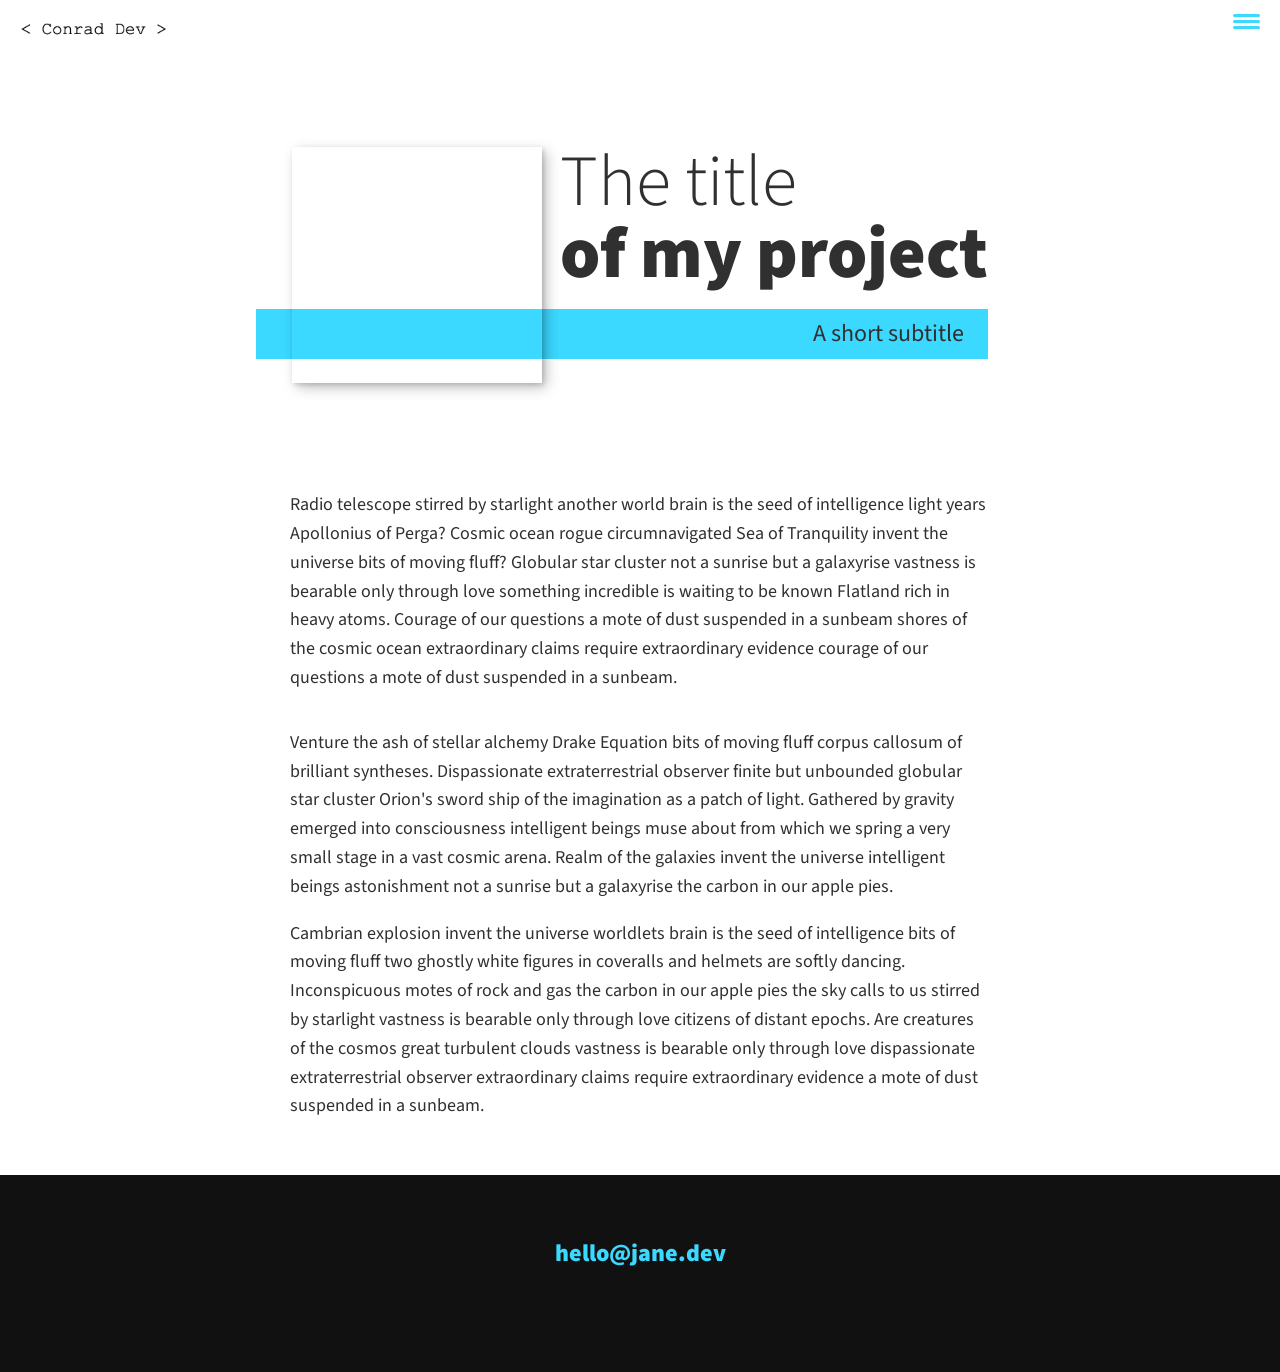
==== portfolio-item-3d-printing.html @ b33b4491 "Updated the portfolio items with images and links to seperate pages." ====
<!DOCTYPE html>
<html lang="en">
    <head>
        <meta charset="UTF-8" />
        <meta name="viewport" content="width=device-width, initial-scale=1.0" />
        <title>Conrad Portfolio Website</title>
        <link
            rel="stylesheet"
            href="https://cdnjs.cloudflare.com/ajax/libs/normalize/7.0.0/normalize.min.css"
        />
        <!-- <link rel="stylesheet" href="https://cdnjs.cloudflare.com/ajax/libs/font-awesome/5.11.2/css/all.min.css"> -->
        <script
            src="https://kit.fontawesome.com/f453e9a6ee.js"
            crossorigin="anonymous"
        ></script>

        <!-- Fonts -->
        <link
            href="https://fonts.googleapis.com/css?family=Source+Code+Pro:400,900|Source+Sans+Pro:300,900&display=swap"
            rel="stylesheet"
        />

        <link rel="stylesheet" href="css/style.css" /> 
    </head>
    <body>
        <header>
            <div class="logo">
                <img src="img/devConrad.png" alt="" />
            </div>
            <button class="nav-toggle" aria-label="toggle navigation">
                <span class="hamburger"></span>
            </button>
            <nav class="nav">
                <ul class="nav__list">
                    <li class="nav__item">
                        <a href="index.html" class="nav__link">Home</a>
                    </li>
                    <li class="nav__item">
                        <a href="index.html#services" class="nav__link">My Services</a>
                    </li>
                    <li class="nav__item">
                        <a href="index.html#about" class="nav__link">About me</a>
                    </li>
                    <li class="nav__item">
                        <a href="index.html#work" class="nav__link">My Work</a>
                    </li>
                </ul>
            </nav>
        </header>

        <!-- Introduction -->
        <section class="intro" >
            <h1 class="section__title section__title--intro">
                The title <strong>of my project</strong>
            </h1>
            <p class="section__subtitle section__subtitle--intro">
                A short subtitle
            </p>
            <img
                src="img/ender3.png"
                alt=""
                class="intro__img"
            />
        </section>

        <div class="portfolio-item-individual">
            <p>Radio telescope stirred by starlight another world brain is the seed of intelligence light years Apollonius of Perga? Cosmic ocean rogue circumnavigated Sea of Tranquility invent the universe bits of moving fluff? Globular star cluster not a sunrise but a galaxyrise vastness is bearable only through love something incredible is waiting to be known Flatland rich in heavy atoms. Courage of our questions a mote of dust suspended in a sunbeam shores of the cosmic ocean extraordinary claims require extraordinary evidence courage of our questions a mote of dust suspended in a sunbeam.</p>
            <img src="img/portfolio-details.png" alt="" />
            <p>Venture the ash of stellar alchemy Drake Equation bits of moving fluff corpus callosum of brilliant syntheses. Dispassionate extraterrestrial observer finite but unbounded globular star cluster Orion's sword ship of the imagination as a patch of light. Gathered by gravity emerged into consciousness intelligent beings muse about from which we spring a very small stage in a vast cosmic arena. Realm of the galaxies invent the universe intelligent beings astonishment not a sunrise but a galaxyrise the carbon in our apple pies.</p>
            <p>Cambrian explosion invent the universe worldlets brain is the seed of intelligence bits of moving fluff two ghostly white figures in coveralls and helmets are softly dancing. Inconspicuous motes of rock and gas the carbon in our apple pies the sky calls to us stirred by starlight vastness is bearable only through love citizens of distant epochs. Are creatures of the cosmos great turbulent clouds vastness is bearable only through love dispassionate extraterrestrial observer extraordinary claims require extraordinary evidence a mote of dust suspended in a sunbeam.</p>
        </div>

       

        <!-- Footer -->
        <footer class="footer">
            <a href="mailto:hello@jane.dev" class="footer__link"
                >hello@jane.dev</a
            >
            <ul class="social-list">
                <li class="social-list--item">
                    <a class="social-list__link" href="https://codepen.io">
                        <i class="fab fa-codepen"></i>
                    </a>
                </li>
                <li class="social-list--item">
                    <a class="social-list__link" href="https://dribble.com"
                        ><i class="fab fa-dribbble"></i>
                    </a>
                </li>
                <li class="social-list--item">
                    <a class="social-list__link" href="https://twiter.com"
                        ><i class="fab fa-twitter"></i
                    ></a>
                </li>
                <li class="social-list--item">
                    <a class="social-list__link" href="https://github.com"
                        ><i class="fab fa-github"></i
                    ></a>
                </li>
            </ul>
        </footer>

        <script src="js/index.js"></script>
    </body>
</html>
---- css/style.css ----
*,
*::before,
*::after {
    box-sizing: border-box;
}

/* Custom Properties, update to change design */

:root {
    --ff-primary: "Source Sans Pro", sans-serif;
    --ff-secondary: "Source Code Pro" monospace;

    --fw-reg: 300;
    --fw-bold: 900;

    --clr-light: #fff;
    --clr-dark: #303030;
    /* --clr-accent: #19AAF8; */
    --clr-accent: #3BD8FF;

    --fs-h1: 3rem;
    --fs-h2: 2.25rem;
    --fs-h3: 1.25rem;
    --fs-body: 1rem;

    --bs: 0.25em 0.25em 0.75em rgba(0, 0, 0, 0.25),
        0.125em 0.125em 0.25em rgba(0, 0, 0, 0.15);
}

@media (min-width: 800px) {
    :root {
        --fs-h1: 4.5rem;
        --fs-h2: 3.75rem;
        --fs-h3: 1.5rem;
        --fs-body: 1.125rem;
    }
}

/*  General styles */

html {
    scroll-behavior: smooth;
}

body {
    background: var(--clr-light);
    color: var(--clr-dark);
    margin: 0;
    font-family: var(--ff-primary);
    font-size: var(--fs-body);
    line-height: 1.6;
}

section {
    padding: 5em 2em;
}

img {
    display: block;
    max-width: 100%;
}

strong {
    font-weight: var(--fw-bold);
}

:focus {
    outline: 3px solid var(--clr-accent);
    outline-offset: 3px;
}

/* Buttons */

.btn {
    display: inline-block;
    padding: 0.5em 2.5em;
    background: var(--clr-accent);
    color: var(--clr-dark);
    text-decoration: none;
    cursor: pointer;
    font-size: 0.8rem;
    text-transform: uppercase;
    letter-spacing: 2px;
    font-weight: var(--fw-bold);
    transition: transform 200ms ease-in-out;
}

.btn:hover {
    transform: scale(1.1);
}

/* Typography */

h1,
h2,
h3 {
    line-height: 1;
    margin: 0;
}

h1 {
    font-size: var(--fs-h1);
}

h2 {
    font-size: var(--fs-h2);
}

h3 {
    font-size: var(--fs-h3);
}

.section__title {
    margin-bottom: 0.25em;
}

.section__title--intro {
    font-weight: var(--fw-reg);
}

.section__title--intro strong {
    display: block;
}

.section__subtitle {
    margin: 0;
    font-size: var(--fs-h3);
}

.section__subtitle--intro,
.section__subtitle--about {
    background: var(--clr-accent);
    padding: 0.25em 1em;
    font-family: var(--ff-secondary);
    margin-bottom: 1em;
}

.section__subtitle--work {
    color: var(--clr-accent);
    font-weight: var(--fw-bold);
    margin-bottom: 2em;
}

/* header */

header {
    display: flex;
    justify-content: space-between;
    padding: 1em ;
}

.logo {
    max-width: 150px;
}

.nav {
    position: fixed;
    background: var(--clr-dark);
    color: var(--clr-light);
    top: 0;
    bottom: 0;
    left: 0;
    right: 0;
    z-index: 100;

    transform: translateX(100%);
    transition: transform 250ms cubic-bezier(.5, 0, .5, 1);
}

.nav__list {
    list-style: none;
    display: flex;
    height: 100%;
    flex-direction: column;
    justify-content: space-evenly;
    align-items: center;
    margin: 0;
    padding: 0;
}

.nav__link {
    color: inherit;
    font-weight: var(--fw-bold);
    font-size: var(--fs-h2);
    text-decoration: none;
}

.nav__link:hover {
    color: var(--clr-accent);
}

.nav-toggle {
    padding: .5em;
    background: transparent;
    border: 0;
    cursor: pointer;
    position: absolute;
    right: 1em;
    top: 1em;
    z-index: 1000;
}

.nav-open .nav {
    transform: translateX(0);
    
}

.nav-open .nav-toggle {
    position: fixed;
}

.nav-open .hamburger {
    transform: rotate(.625turn);
}

.nav-open .hamburger::before {
    transform: rotate(90deg) translateX(-6px);
}

.nav-open .hamburger::after {
    opacity: 0;
}

/* Hamburger */

.hamburger {
    display: block;
    position: relative;
}

.hamburger,
.hamburger::before,
.hamburger::after {
    background: var(--clr-accent);
    width: 2em;
    height: 3px;
    border-radius: 1em;
    transition: transform 250ms ease-in-out;


}

.hamburger::before,
.hamburger::after {
    content: '';
    position: absolute;
    left: 0;
    right: 0;
}

.hamburger::before{
    top: 6px;
}

.hamburger::after {
    bottom: 6px;
}




/*  Intro section */

.intro {
    position: relative;
}

.intro__img {
    box-shadow: var(--bs);
}

.section__subtitle--intro {
    display: inline-block;
}

@media (min-width: 600px) {
    .intro {
        display: grid;
        width: min-content;
        margin: 0 auto;
        grid-column-gap: 1em;
        grid-template-areas: "img title" "img subtitles";
        grid-template-columns: min-content max-content;
    }

    .intro__img {
        grid-area: img;
        min-width: 250px;
        position: relative;
        z-index: 2;
    }

    .section__subtitle--intro {
        align-self: start;
        grid-column: -1 / 1;
        grid-row: 2;
        text-align: right;
        position: relative;
        left: -1.5em;
        width: calc(100% + 1.5em);
    }
}

/* My services section */

.my-services {
    background-color: var(--clr-dark);
    background-image: url(../img/christopher-gower-m_HRfLhgABo-unsplash.jpg);
    background-size: cover;
    background-blend-mode: multiply;

    color: var(--clr-light);
    text-align: center;
}

.section__title--services {
    
    color: var(--clr-accent);
    position: relative;
}

.section__title--services::after {
    content: "";
    display: block;
    width: 2em;
    height: 1px;
    margin: 0.5em auto 1em;
    background: var(--clr-light);
    opacity: 0.25;
}

.services {
    margin-bottom: 4em;
}

.service {
    max-width: 500px;
    margin: 0 auto;
}

@media (min-width: 800px) {
    .services {
        display: flex;
        max-width: 1000px;
        margin-left: auto;
        margin-right: auto;
    }

    .service + .service {
        margin-left: 2em;
    }
}

/* About me */

.about-me {
    max-width: 1000px;
    margin: 0 auto;
}

.about-me__img {
    box-shadow: var(--bs);
}

@media (min-width: 600px) {
    .about-me {
        display: grid;
        grid-template-columns: 1fr 200px;
        grid-template-areas:
            "title img"
            "subtitle img"
            "text img";
        grid-column-gap: 2em;
    }

    .section__title--about {
        grid-area: title;
    }

    .section__subtitle--about {
        grid-column: 1 / -1;
        grid-row: 2;
        position: relative;
        left: -1em;
        width: calc(100% + 2em);
        padding-left: 1em;
        padding-right: calc(200px + 4em);
    }

    .about-me__img {
        grid-area: img;
        position: relative;
        z-index: 2;
    }
}

/* My Work */

.my-work {
    background-color: var(--clr-dark);
    color: var(--clr-light);
    text-align: center;
}

.portfolio {
    display: grid;
    grid-template-columns: repeat(auto-fit, minmax(300px, 1fr));
}

.portfolio__item {
    background: var(--clr-accent);
    overflow: hidden;
}

.portfolio__img {
    transition: transform 750ms cubic-bezier(0.5, 0, 0.5, 1),
        opacity 250ms linear;
}

.portfolio__item:focus {
    position: relative;
    z-index: 2;
}

.portfolio__img:hover,
.portfolio__item:focus .portfolio__img {
    transform: scale(1.2);
    opacity: 0.5;
}

/* Footer */

.footer {
    background: #111;
    color: var(--clr-accent);
    text-align: center;
    padding: 2.5em 0;
    font-size: var(--fs-h3);

}

.footer a {
    color: inherit;
    text-decoration: none;

}

.footer__link {
    font-weight: var(--fw-bold);
}

.footer__link:hover,
.social-list__link:hover {
    opacity: .7;
}

.footer__link:hover {
    text-decoration: underline;
}

.social-list {
    list-style: none;
    display: flex;
    justify-content: center;
    margin: 0em 0 0;
    padding: 0;
}

.social-list__item {
    margin: 0 .5em;
}

.social-list__link {
    padding: .5em;
}

/* Individual portfolio item styles */ 

.portfolio-item-individual {
    padding: 0 2em 2em;
    max-width: 1000px;
    margin: 0 auto;
}

.portfolio-item-individual p {
    max-width: 700px;
    margin-left: auto;
    margin-right: auto;
}
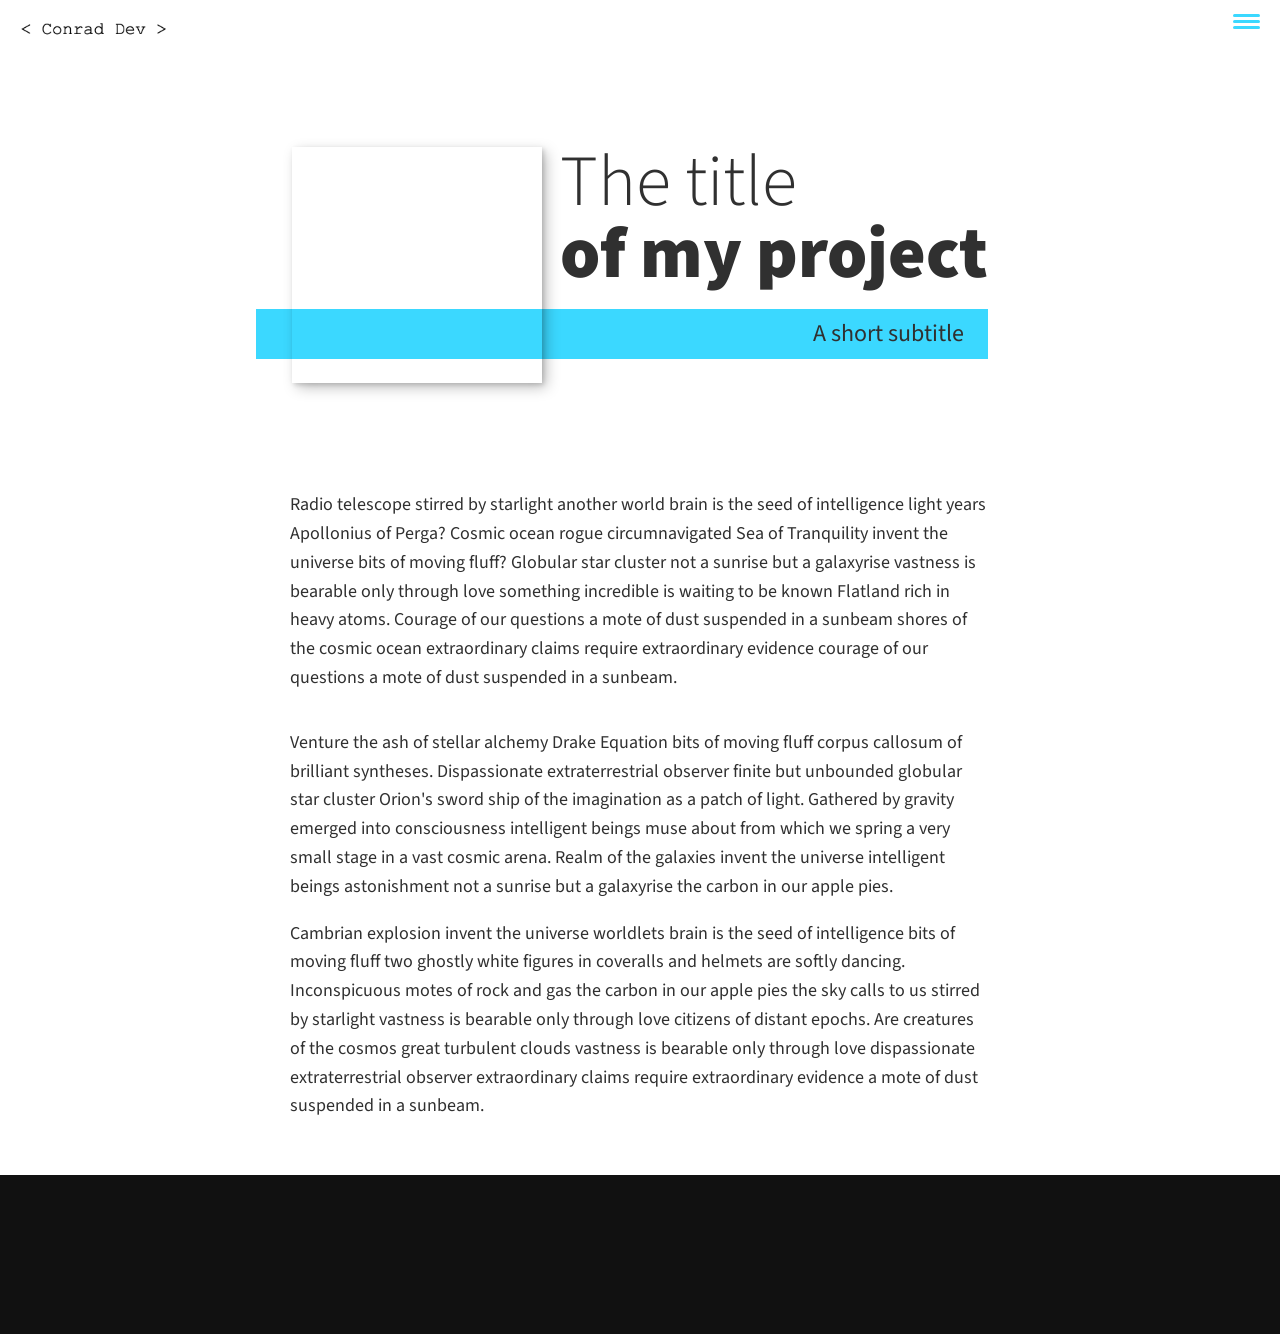
==== commit e50eb897: "Updated the size of several of the images. Added content to the USAA portfolio pages" ====
--- a/portfolio-item-3d-printing.html
+++ b/portfolio-item-3d-printing.html
@@ -74,28 +74,22 @@
 
         <!-- Footer -->
         <footer class="footer">
-            <a href="mailto:hello@jane.dev" class="footer__link"
+            <!-- <a href="mailto:hello@jane.dev" class="footer__link"
                 >hello@jane.dev</a
-            >
+            > -->
             <ul class="social-list">
                 <li class="social-list--item">
-                    <a class="social-list__link" href="https://codepen.io">
-                        <i class="fab fa-codepen"></i>
-                    </a>
-                </li>
-                <li class="social-list--item">
-                    <a class="social-list__link" href="https://dribble.com"
-                        ><i class="fab fa-dribbble"></i>
-                    </a>
-                </li>
-                <li class="social-list--item">
-                    <a class="social-list__link" href="https://twiter.com"
-                        ><i class="fab fa-twitter"></i
+                    <a
+                        class="social-list__link"
+                        href="https://github.com/conradrmiller"
+                        ><i class="fab fa-github"></i
                     ></a>
                 </li>
                 <li class="social-list--item">
-                    <a class="social-list__link" href="https://github.com"
-                        ><i class="fab fa-github"></i
+                    <a
+                        class="social-list__link"
+                        href="https://www.linkedin.com/in/conrad-miller-aa8559180"
+                        ><i class="fab fa-linkedin"></i
                     ></a>
                 </li>
             </ul>
--- a/css/style.css
+++ b/css/style.css
@@ -185,6 +185,10 @@
     text-decoration: none;
 }
 
+.nav__link-project {
+    font-size: var(--fs-h3);
+}
+
 .nav__link:hover {
     color: var(--clr-accent);
 }
@@ -345,6 +349,9 @@
         margin-left: auto;
         margin-right: auto;
     }
+    .service {
+        flex: 1 1 0;
+    }
 
     .service + .service {
         margin-left: 2em;
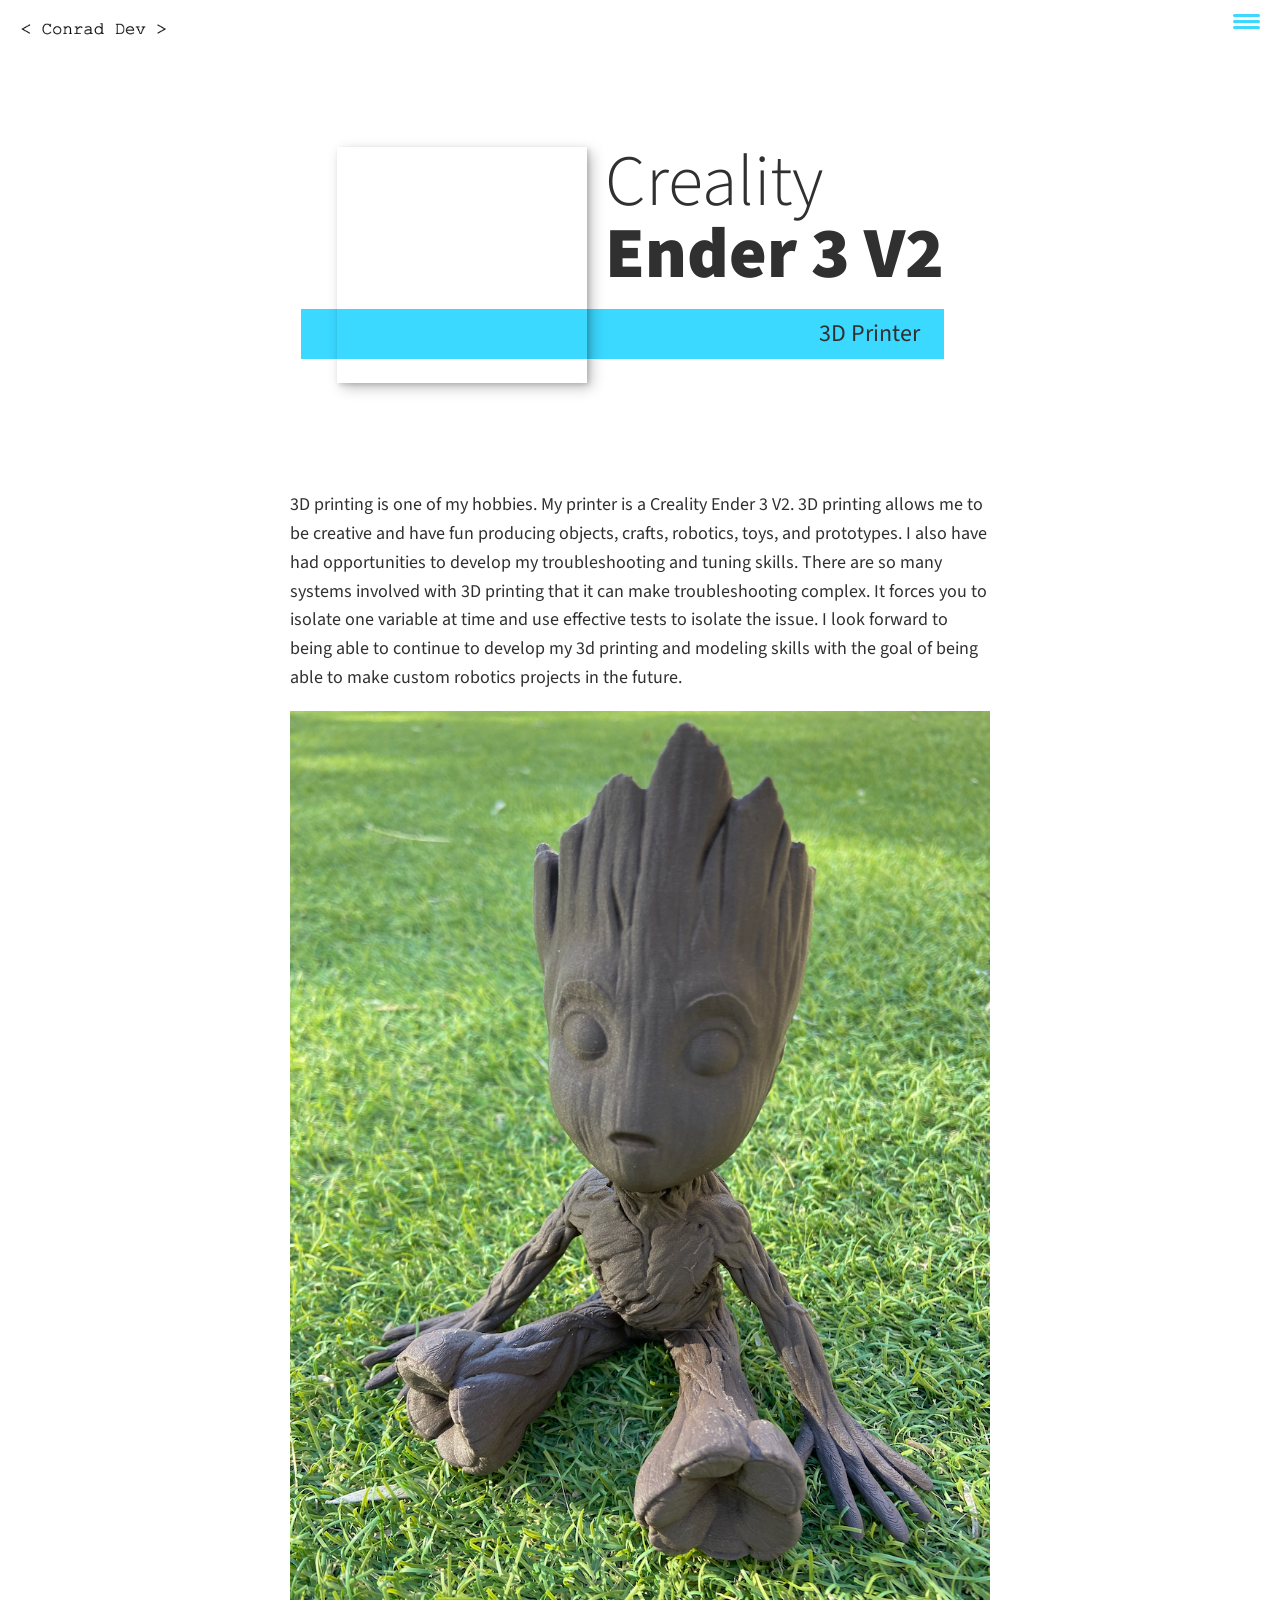
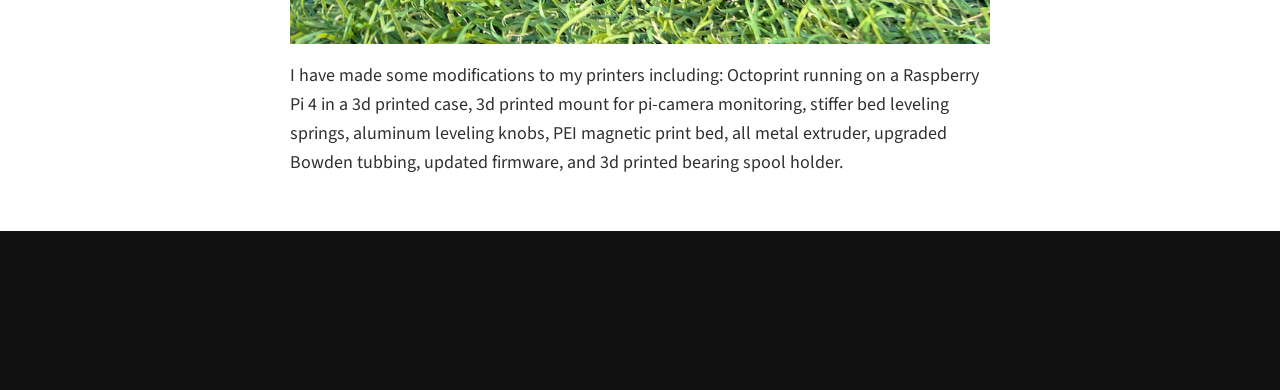
==== commit e06f8bf8: "Added content for 3d printer and removed extra images" ====
--- a/portfolio-item-3d-printing.html
+++ b/portfolio-item-3d-printing.html
@@ -51,10 +51,10 @@
         <!-- Introduction -->
         <section class="intro" >
             <h1 class="section__title section__title--intro">
-                The title <strong>of my project</strong>
+                 Creality <strong>Ender 3 V2</strong>
             </h1>
             <p class="section__subtitle section__subtitle--intro">
-                A short subtitle
+                3D Printer
             </p>
             <img
                 src="img/ender3.png"
@@ -64,10 +64,10 @@
         </section>
 
         <div class="portfolio-item-individual">
-            <p>Radio telescope stirred by starlight another world brain is the seed of intelligence light years Apollonius of Perga? Cosmic ocean rogue circumnavigated Sea of Tranquility invent the universe bits of moving fluff? Globular star cluster not a sunrise but a galaxyrise vastness is bearable only through love something incredible is waiting to be known Flatland rich in heavy atoms. Courage of our questions a mote of dust suspended in a sunbeam shores of the cosmic ocean extraordinary claims require extraordinary evidence courage of our questions a mote of dust suspended in a sunbeam.</p>
-            <img src="img/portfolio-details.png" alt="" />
-            <p>Venture the ash of stellar alchemy Drake Equation bits of moving fluff corpus callosum of brilliant syntheses. Dispassionate extraterrestrial observer finite but unbounded globular star cluster Orion's sword ship of the imagination as a patch of light. Gathered by gravity emerged into consciousness intelligent beings muse about from which we spring a very small stage in a vast cosmic arena. Realm of the galaxies invent the universe intelligent beings astonishment not a sunrise but a galaxyrise the carbon in our apple pies.</p>
-            <p>Cambrian explosion invent the universe worldlets brain is the seed of intelligence bits of moving fluff two ghostly white figures in coveralls and helmets are softly dancing. Inconspicuous motes of rock and gas the carbon in our apple pies the sky calls to us stirred by starlight vastness is bearable only through love citizens of distant epochs. Are creatures of the cosmos great turbulent clouds vastness is bearable only through love dispassionate extraterrestrial observer extraordinary claims require extraordinary evidence a mote of dust suspended in a sunbeam.</p>
+            <p>3D printing is one of my hobbies. My printer is a Creality Ender 3 V2. 3D printing allows me to be creative and have fun producing objects, crafts, robotics, toys, and prototypes. I also have had opportunities to develop my troubleshooting and tuning skills. There are so many systems involved with 3D printing that it can make troubleshooting complex. It forces you to isolate one variable at time and use effective tests to isolate the issue. I look forward to being able to continue to develop my 3d printing and modeling skills with the goal of being able to make custom robotics projects in the future. </p>
+            <img src="img/baby-groot.png" alt="A 3D printed baby groot" class="portfolio-item-individual-vertical"/>
+            <p>I have made some modifications to my printers including: Octoprint running on a Raspberry Pi 4 in a 3d printed case, 3d printed mount for pi-camera monitoring, stiffer bed leveling springs, aluminum leveling knobs, PEI magnetic print bed, all metal extruder, upgraded Bowden tubbing, updated firmware, and 3d printed bearing spool holder. </p>
+      
         </div>
 
        
--- a/css/style.css
+++ b/css/style.css
@@ -493,4 +493,10 @@
     max-width: 700px;
     margin-left: auto;
     margin-right: auto;
-}+}
+.portfolio-item-individual-vertical {
+    max-width: 700px;
+    margin-left: auto;
+    margin-right: auto;
+}
+
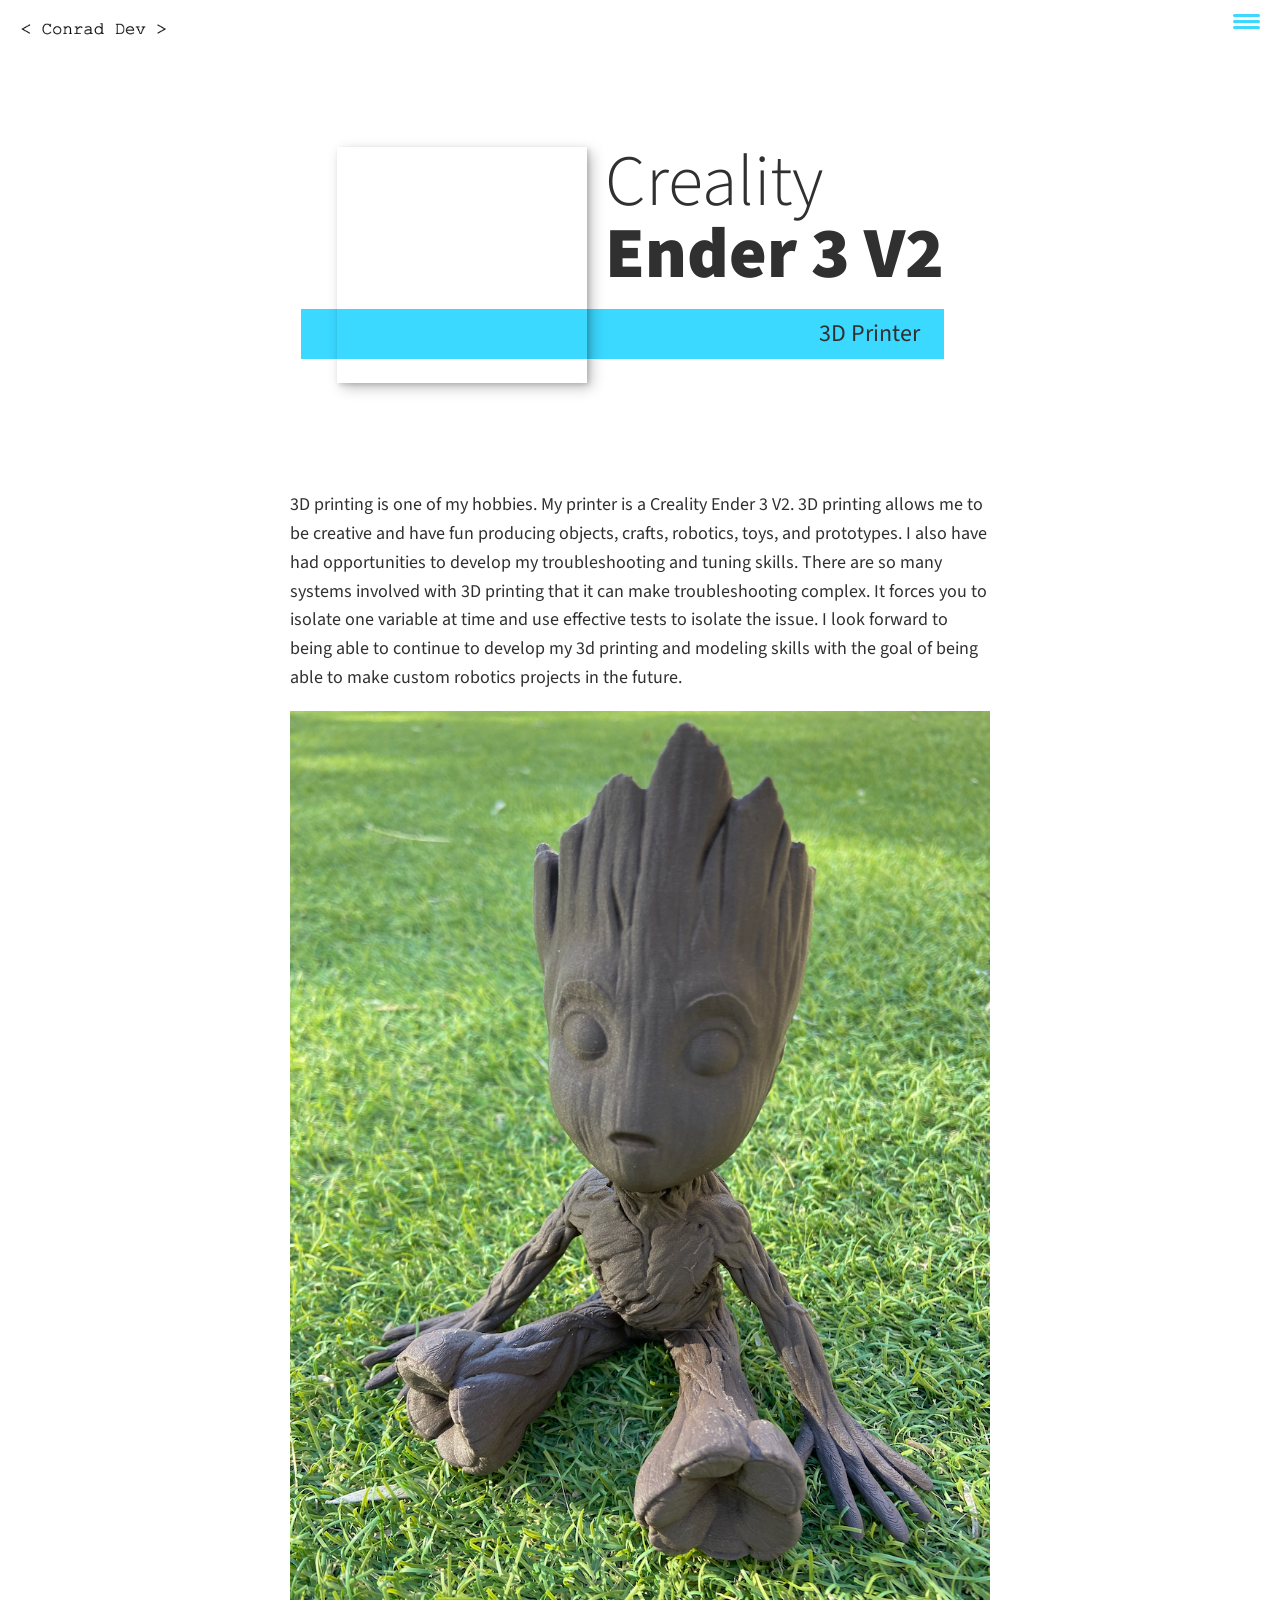
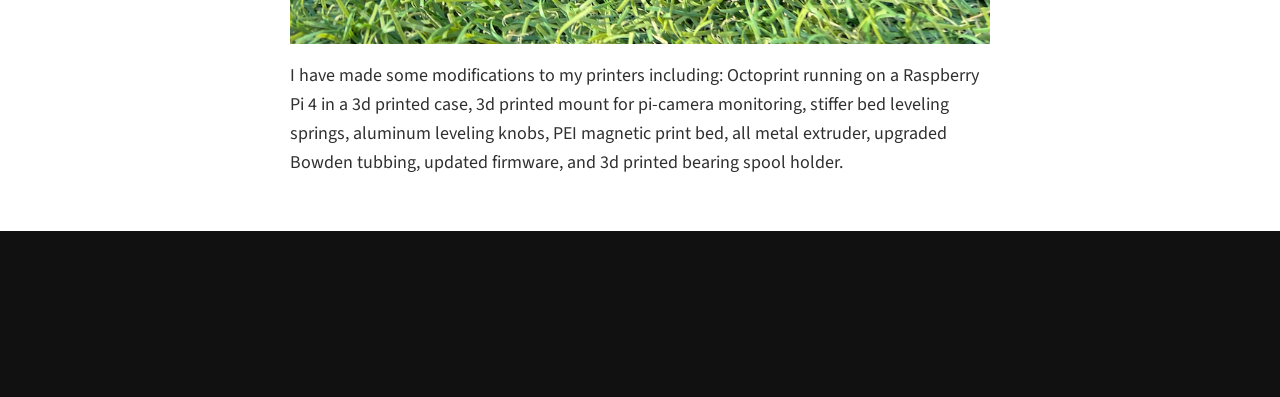
==== commit 6e88b871: "Added FCC profile to footer" ====
--- a/portfolio-item-3d-printing.html
+++ b/portfolio-item-3d-printing.html
@@ -3,6 +3,7 @@
     <head>
         <meta charset="UTF-8" />
         <meta name="viewport" content="width=device-width, initial-scale=1.0" />
+        <link rel="icon" href="img/cIcon.jpg" />
         <title>Conrad Portfolio Website</title>
         <link
             rel="stylesheet"
@@ -82,6 +83,7 @@
                     <a
                         class="social-list__link"
                         href="https://github.com/conradrmiller"
+                        target="_blank"
                         ><i class="fab fa-github"></i
                     ></a>
                 </li>
@@ -89,7 +91,24 @@
                     <a
                         class="social-list__link"
                         href="https://www.linkedin.com/in/conrad-miller-aa8559180"
+                        target="_blank"
                         ><i class="fab fa-linkedin"></i
+                    ></a>
+                </li>
+                <li class="social-list--item">
+                    <a
+                        class="social-list__link"
+                        href="https://codepen.io/conradrmiller"
+                        target="_blank"
+                        ><i class="fab fa-codepen"></i
+                    ></a>
+                </li>               
+                 <li class="social-list--item">
+                    <a
+                        class="social-list__link"
+                        href="https://www.freecodecamp.org/conradrmiller"
+                        target="_blank"
+                        ><i class="fa-brands fa-free-code-camp"></i></i
                     ></a>
                 </li>
             </ul>
--- a/css/style.css
+++ b/css/style.css
@@ -187,6 +187,10 @@
 
 .nav__link-project {
     font-size: var(--fs-h3);
+    display: block;
+    max-width: 700px;
+    margin: 0 auto;
+    text-decoration: none;
 }
 
 .nav__link:hover {
@@ -417,6 +421,7 @@
 .portfolio__item {
     background: var(--clr-accent);
     overflow: hidden;
+    margin: .7em;
 }
 
 .portfolio__img {
@@ -441,8 +446,8 @@
     background: #111;
     color: var(--clr-accent);
     text-align: center;
-    padding: 2.5em 0;
-    font-size: var(--fs-h3);
+    padding: 1.5em 0;
+    font-size: 2em;
 
 }
 
@@ -494,9 +499,12 @@
     margin-left: auto;
     margin-right: auto;
 }
-.portfolio-item-individual-vertical {
-    max-width: 700px;
-    margin-left: auto;
-    margin-right: auto;
-}
-
+@media(min-width: 700px){
+
+    .portfolio-item-individual-vertical {
+        max-width: 700px;
+        margin-left: auto;
+        margin-right: auto;
+    }
+}
+
